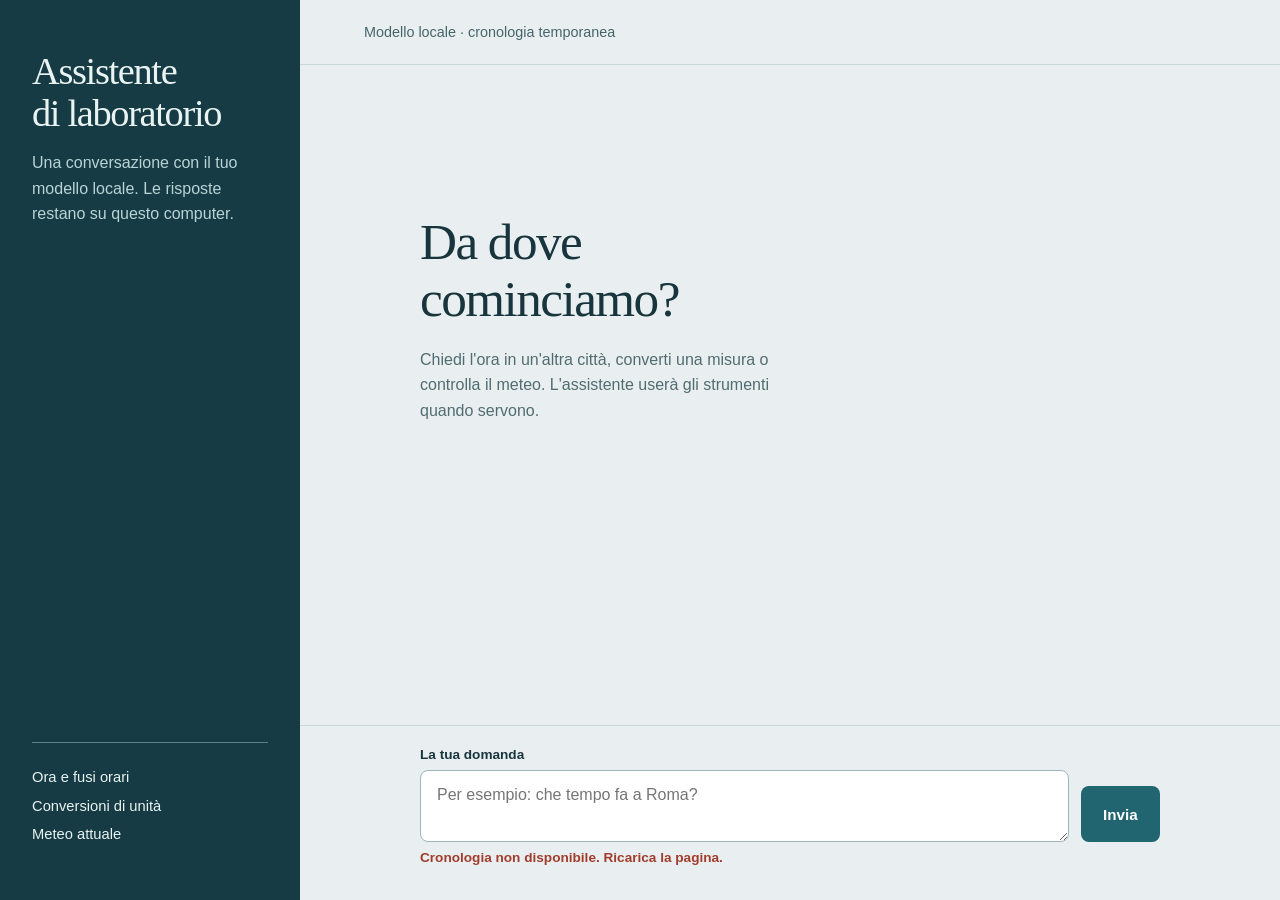
==== assistente-laboratorio/app/chat.html @ 759ef3e8 "feat(web): aggiunge chat browser locale" ====
<!doctype html>
<html lang="it">
<head>
  <meta charset="utf-8">
  <meta name="viewport" content="width=device-width, initial-scale=1">
  <title>Assistente di laboratorio</title>
  <style>
    :root { font-family: "Avenir Next", "Segoe UI", sans-serif; color: #18343c; background: #e9eff0; }
    * { box-sizing: border-box; }
    body { margin: 0; min-height: 100dvh; }
    .layout { display: grid; grid-template-columns: minmax(230px, 300px) minmax(0, 1fr); min-height: 100dvh; }
    aside { background: #163b45; color: #e9f3f1; padding: 3.2rem 2rem; display: flex; flex-direction: column; gap: 3rem; }
    aside h1 { font: 400 clamp(2rem, 3vw, 2.8rem)/1.08 Georgia, serif; letter-spacing: -.035em; margin: 0; }
    aside p { color: #b8d4d5; line-height: 1.6; max-width: 28ch; margin: 1rem 0 0; }
    .tools { margin-top: auto; border-top: 1px solid #608089; padding-top: 1.2rem; }
    .tools span { display: block; padding: .4rem 0; font-size: .92rem; }
    main { min-width: 0; display: flex; flex-direction: column; max-height: 100dvh; }
    .top { padding: 1.5rem clamp(1.5rem, 5vw, 5rem); border-bottom: 1px solid #c9d8d9; font-size: .9rem; color: #46646a; }
    .conversation { flex: 1; overflow-y: auto; padding: 2.5rem clamp(1.5rem, 5vw, 5rem); }
    .messages { max-width: 740px; margin: 0 auto; }
    .empty { max-width: 740px; margin: min(12vh, 7rem) auto; }
    .empty h2 { font: 400 clamp(2rem, 4vw, 3.5rem)/1.12 Georgia, serif; letter-spacing: -.03em; max-width: 15ch; margin: 0 0 1.2rem; }
    .empty p { line-height: 1.6; max-width: 42ch; color: #516c70; }
    .message { max-width: 85%; margin: 0 0 1.8rem; line-height: 1.65; white-space: pre-wrap; overflow-wrap: anywhere; }
    .message .who { display: block; font-size: .78rem; font-weight: 700; margin-bottom: .35rem; color: #507077; }
    .message p { margin: 0; }
    .message.user { margin-left: auto; padding: 1rem 1.25rem; background: #d6e5e5; border-radius: 14px 14px 3px 14px; }
    .message.assistant { padding-left: 1.25rem; border-left: 3px solid #cb7746; }
    .composer { border-top: 1px solid #c9d8d9; padding: 1.3rem clamp(1.5rem, 5vw, 5rem) 1.6rem; background: #e9eff0; }
    form { max-width: 740px; margin: 0 auto; display: flex; gap: .75rem; align-items: flex-end; }
    label { display: block; margin-bottom: .5rem; font-size: .85rem; font-weight: 700; }
    .field { flex: 1; min-width: 0; }
    textarea { display: block; width: 100%; min-height: 3.5rem; max-height: 12rem; resize: vertical; border: 1px solid #9eb7b9; border-radius: 8px; background: #fff; color: #18343c; font: inherit; line-height: 1.4; padding: .8rem 1rem; }
    button { border: 0; border-radius: 8px; min-height: 3.5rem; padding: 0 1.4rem; color: white; background: #216571; font: 700 .95rem "Avenir Next", "Segoe UI", sans-serif; cursor: pointer; }
    button:hover { background: #164853; }
    button:disabled { opacity: .55; cursor: wait; }
    :focus-visible { outline: 3px solid #c47243; outline-offset: 3px; }
    .feedback { max-width: 740px; min-height: 1.5rem; margin: .5rem auto 0; font-size: .85rem; color: #46646a; }
    .feedback.error { color: #a13c2d; font-weight: 700; }
    @media (max-width: 700px) {
      .layout { display: flex; flex-direction: column; height: 100dvh; }
      aside { padding: 1.2rem 1.5rem; gap: 0; }
      aside h1 { font-size: 1.45rem; }
      aside p, .tools { display: none; }
      main { flex: 1; min-height: 0; }
      .top { padding: .8rem 1.5rem; }
      .conversation { padding-top: 1.5rem; }
      .empty { margin: 2rem auto; }
      .message { max-width: 95%; }
      form { align-items: flex-end; }
      button { padding: 0 1rem; }
    }
  </style>
</head>
<body>
  <div class="layout">
    <aside>
      <div><h1>Assistente<br>di laboratorio</h1><p>Una conversazione con il tuo modello locale. Le risposte restano su questo computer.</p></div>
      <div class="tools" aria-label="Strumenti disponibili"><span>Ora e fusi orari</span><span>Conversioni di unità</span><span>Meteo attuale</span></div>
    </aside>
    <main>
      <div class="top">Modello locale · cronologia temporanea</div>
      <div class="conversation" id="conversation" role="log" aria-label="Conversazione" aria-live="polite">
        <div class="messages" id="messages"></div>
        <div class="empty" id="empty"><h2>Da dove cominciamo?</h2><p>Chiedi l'ora in un'altra città, converti una misura o controlla il meteo. L'assistente userà gli strumenti quando servono.</p></div>
      </div>
      <div class="composer">
        <form id="form">
          <div class="field"><label for="question">La tua domanda</label><textarea id="question" name="question" rows="2" maxlength="4000" required placeholder="Per esempio: che tempo fa a Roma?"></textarea></div>
          <button id="send" type="submit">Invia</button>
        </form>
        <p class="feedback" id="feedback" role="status"></p>
      </div>
    </main>
  </div>
  <script>
    const form = document.querySelector('#form');
    const question = document.querySelector('#question');
    const send = document.querySelector('#send');
    const messages = document.querySelector('#messages');
    const empty = document.querySelector('#empty');
    const feedback = document.querySelector('#feedback');
    const conversation = document.querySelector('#conversation');

    function addMessage(role, text) {
      empty.hidden = true;
      const item = document.createElement('div');
      item.className = `message ${role}`;
      const who = document.createElement('span');
      who.className = 'who';
      who.textContent = role === 'user' ? 'Tu' : 'Assistente';
      const body = document.createElement('p');
      body.textContent = text;
      item.append(who, body);
      messages.append(item);
      conversation.scrollTop = conversation.scrollHeight;
    }

    async function loadHistory() {
      try {
        const response = await fetch('/api/messages');
        if (!response.ok) throw new Error('Cronologia non disponibile. Ricarica la pagina.');
        const data = await response.json();
        data.messages.forEach(m => addMessage(m.role, m.content));
      } catch (error) {
        feedback.textContent = error.message;
        feedback.classList.add('error');
      }
    }

    form.addEventListener('submit', async event => {
      event.preventDefault();
      const text = question.value.trim();
      if (!text || send.disabled) return;
      send.disabled = true;
      feedback.classList.remove('error');
      feedback.textContent = 'Il modello sta rispondendo…';
      try {
        const response = await fetch('/api/chat', {
          method: 'POST', headers: {'Content-Type': 'application/json'}, body: JSON.stringify({message: text})
        });
        const data = await response.json();
        if (!response.ok) throw new Error(data.error || 'Richiesta non riuscita.');
        addMessage('user', text);
        addMessage('assistant', data.answer);
        question.value = '';
        feedback.textContent = '';
      } catch (error) {
        feedback.textContent = error.message || 'Connessione interrotta. Riprova.';
        feedback.classList.add('error');
      } finally {
        send.disabled = false;
        question.focus();
      }
    });
    loadHistory();
  </script>
</body>
</html>
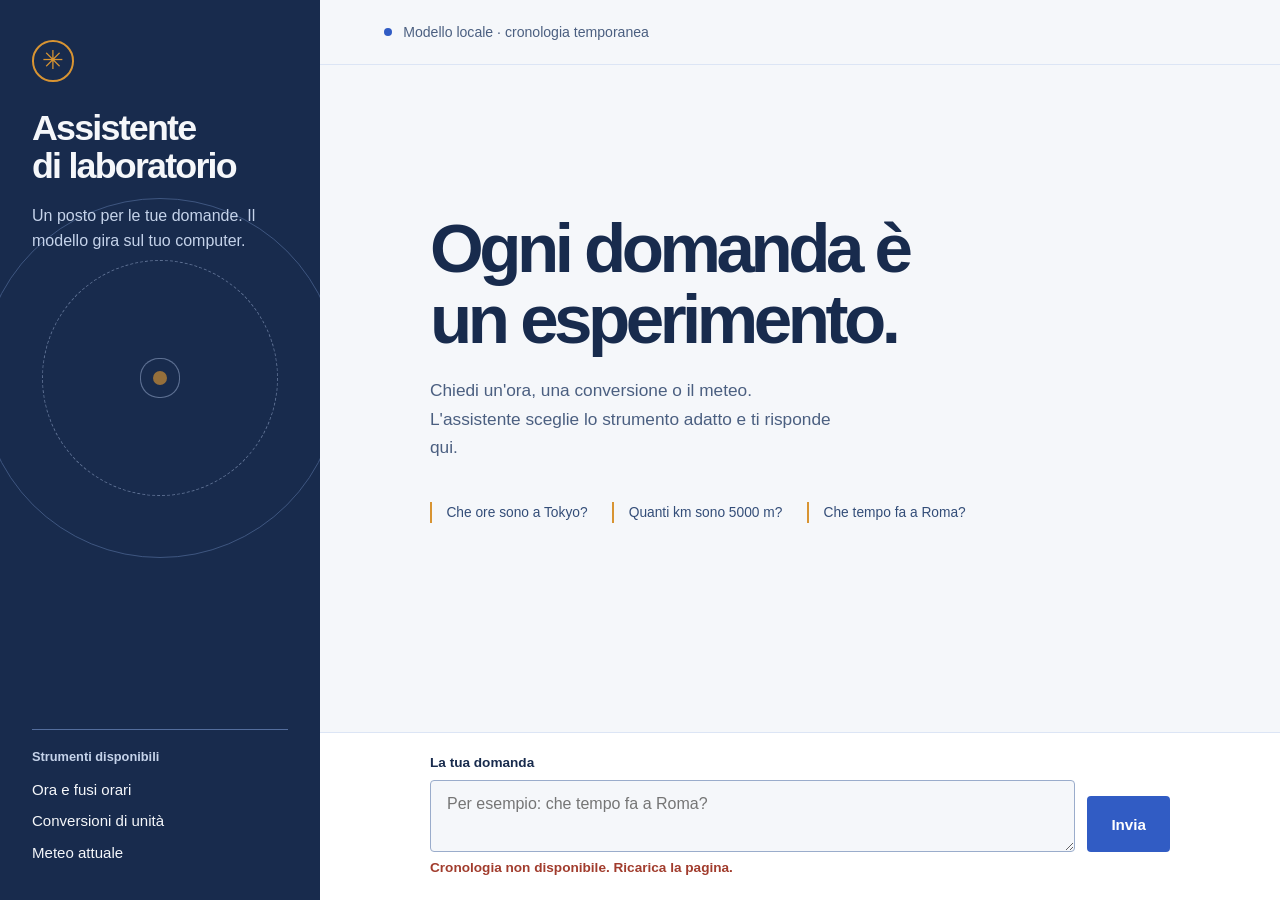
==== commit 10b2f3e7: "feat(frontend): salva mockup e corregge anteprima UI" ====
--- a/assistente-laboratorio/app/chat.html
+++ b/assistente-laboratorio/app/chat.html
@@ -5,49 +5,63 @@
   <meta name="viewport" content="width=device-width, initial-scale=1">
   <title>Assistente di laboratorio</title>
   <style>
-    :root { font-family: "Avenir Next", "Segoe UI", sans-serif; color: #18343c; background: #e9eff0; }
+    :root { font-family: "Segoe UI", Arial, sans-serif; color: #182b4d; background: #f5f7fa; }
     * { box-sizing: border-box; }
-    body { margin: 0; min-height: 100dvh; }
-    .layout { display: grid; grid-template-columns: minmax(230px, 300px) minmax(0, 1fr); min-height: 100dvh; }
-    aside { background: #163b45; color: #e9f3f1; padding: 3.2rem 2rem; display: flex; flex-direction: column; gap: 3rem; }
-    aside h1 { font: 400 clamp(2rem, 3vw, 2.8rem)/1.08 Georgia, serif; letter-spacing: -.035em; margin: 0; }
-    aside p { color: #b8d4d5; line-height: 1.6; max-width: 28ch; margin: 1rem 0 0; }
-    .tools { margin-top: auto; border-top: 1px solid #608089; padding-top: 1.2rem; }
-    .tools span { display: block; padding: .4rem 0; font-size: .92rem; }
-    main { min-width: 0; display: flex; flex-direction: column; max-height: 100dvh; }
-    .top { padding: 1.5rem clamp(1.5rem, 5vw, 5rem); border-bottom: 1px solid #c9d8d9; font-size: .9rem; color: #46646a; }
-    .conversation { flex: 1; overflow-y: auto; padding: 2.5rem clamp(1.5rem, 5vw, 5rem); }
-    .messages { max-width: 740px; margin: 0 auto; }
-    .empty { max-width: 740px; margin: min(12vh, 7rem) auto; }
-    .empty h2 { font: 400 clamp(2rem, 4vw, 3.5rem)/1.12 Georgia, serif; letter-spacing: -.03em; max-width: 15ch; margin: 0 0 1.2rem; }
-    .empty p { line-height: 1.6; max-width: 42ch; color: #516c70; }
-    .message { max-width: 85%; margin: 0 0 1.8rem; line-height: 1.65; white-space: pre-wrap; overflow-wrap: anywhere; }
-    .message .who { display: block; font-size: .78rem; font-weight: 700; margin-bottom: .35rem; color: #507077; }
+    body { margin: 0; }
+    .layout { display: grid; grid-template-columns: minmax(280px, 320px) minmax(0, 1fr); height: 100dvh; }
+    aside { position: relative; overflow: hidden; display: flex; flex-direction: column; padding: 2.5rem 2rem 2rem; background: #182b4d; color: #f5f7fa; }
+    .brand { position: relative; z-index: 1; }
+    .brand-mark { display: inline-grid; place-items: center; width: 2.6rem; height: 2.6rem; margin-bottom: 1.8rem; border: 2px solid #d89432; border-radius: 50%; color: #d89432; font-size: 1.6rem; line-height: 1; }
+    aside h1 { margin: 0; font: 700 clamp(2rem, 2.8vw, 2.8rem)/1.04 "Trebuchet MS", "Segoe UI", sans-serif; letter-spacing: -.05em; }
+    aside p { max-width: 26ch; margin: 1.2rem 0 0; color: #c5d3ea; line-height: 1.55; }
+    .instrument { position: absolute; top: 42%; left: 50%; width: 360px; aspect-ratio: 1; transform: translate(-50%, -50%); border: 1px solid #536d9c; border-radius: 50%; opacity: .65; pointer-events: none; }
+    .instrument::before { content: ""; position: absolute; inset: 17%; border: 1px dashed #8295b8; border-radius: 50%; }
+    .instrument::after { content: ""; position: absolute; top: 50%; left: 50%; width: 14px; height: 14px; transform: translate(-50%, -50%); border-radius: 50%; background: #d89432; box-shadow: 0 0 0 12px #182b4d, 0 0 0 13px #8295b8; }
+    .tools { position: relative; z-index: 1; margin-top: auto; padding-top: 1.2rem; border-top: 1px solid #536d9c; }
+    .tools strong { display: block; margin-bottom: .6rem; color: #c5d3ea; font-size: .8rem; font-weight: 600; }
+    .tools span { display: block; padding: .45rem 0; font-size: .94rem; }
+    main { min-width: 0; min-height: 0; display: flex; flex-direction: column; }
+    .top { display: flex; align-items: center; gap: .7rem; padding: 1.5rem clamp(1.5rem, 5vw, 5rem); border-bottom: 1px solid #dce5f5; color: #4b5f80; font-size: .88rem; }
+    .top::before { content: ""; width: .5rem; height: .5rem; border-radius: 50%; background: #315cc4; }
+    .conversation { flex: 1; min-height: 0; overflow-y: auto; padding: 2.5rem clamp(1.5rem, 5vw, 5rem); }
+    .messages, .empty, form, .feedback { max-width: 740px; margin-left: auto; margin-right: auto; }
+    .empty { margin-top: clamp(2rem, 12vh, 8rem); }
+    .empty h2 { max-width: 13ch; margin: 0 0 1.4rem; font: 700 clamp(3rem, 5.4vw, 5.6rem)/1.02 "Trebuchet MS", "Segoe UI", sans-serif; letter-spacing: -.065em; }
+    .empty p { max-width: 43ch; color: #4b5f80; font-size: 1.08rem; line-height: 1.65; }
+    .examples { display: flex; flex-wrap: wrap; gap: .65rem; margin-top: 2.5rem; }
+    .examples span { padding: .2rem .9rem; border-left: 2px solid #d89432; color: #334d78; font-size: .86rem; }
+    .message { max-width: 85%; margin: 0 0 2rem; line-height: 1.65; white-space: pre-wrap; overflow-wrap: anywhere; }
+    .message .who { display: block; margin-bottom: .4rem; color: #4b5f80; font-size: .78rem; font-weight: 700; }
     .message p { margin: 0; }
-    .message.user { margin-left: auto; padding: 1rem 1.25rem; background: #d6e5e5; border-radius: 14px 14px 3px 14px; }
-    .message.assistant { padding-left: 1.25rem; border-left: 3px solid #cb7746; }
-    .composer { border-top: 1px solid #c9d8d9; padding: 1.3rem clamp(1.5rem, 5vw, 5rem) 1.6rem; background: #e9eff0; }
-    form { max-width: 740px; margin: 0 auto; display: flex; gap: .75rem; align-items: flex-end; }
-    label { display: block; margin-bottom: .5rem; font-size: .85rem; font-weight: 700; }
+    .message.user { margin-left: auto; padding: 1rem 1.25rem; background: #dce5f5; border-radius: 12px 12px 2px 12px; }
+    .message.assistant { padding-left: 1.25rem; border-left: 3px solid #d89432; }
+    .composer { padding: 1.4rem clamp(1.5rem, 5vw, 5rem) 1rem; border-top: 1px solid #dce5f5; background: #fff; }
+    form { display: flex; gap: .75rem; align-items: flex-end; }
     .field { flex: 1; min-width: 0; }
-    textarea { display: block; width: 100%; min-height: 3.5rem; max-height: 12rem; resize: vertical; border: 1px solid #9eb7b9; border-radius: 8px; background: #fff; color: #18343c; font: inherit; line-height: 1.4; padding: .8rem 1rem; }
-    button { border: 0; border-radius: 8px; min-height: 3.5rem; padding: 0 1.4rem; color: white; background: #216571; font: 700 .95rem "Avenir Next", "Segoe UI", sans-serif; cursor: pointer; }
-    button:hover { background: #164853; }
+    label { display: block; margin-bottom: .6rem; font-size: .85rem; font-weight: 700; }
+    textarea { display: block; width: 100%; min-height: 3.5rem; max-height: 12rem; resize: vertical; border: 1px solid #9aaccb; border-radius: 4px; background: #f5f7fa; color: #182b4d; font: inherit; line-height: 1.4; padding: .8rem 1rem; }
+    button { min-height: 3.5rem; padding: 0 1.5rem; border: 0; border-radius: 4px; background: #315cc4; color: #fff; font: 700 .95rem "Segoe UI", Arial, sans-serif; cursor: pointer; }
+    button:hover { background: #24499e; }
     button:disabled { opacity: .55; cursor: wait; }
-    :focus-visible { outline: 3px solid #c47243; outline-offset: 3px; }
-    .feedback { max-width: 740px; min-height: 1.5rem; margin: .5rem auto 0; font-size: .85rem; color: #46646a; }
+    :focus-visible { outline: 3px solid #d89432; outline-offset: 3px; }
+    .feedback { min-height: 1.5rem; margin-top: .5rem; margin-bottom: 0; color: #4b5f80; font-size: .85rem; }
     .feedback.error { color: #a13c2d; font-weight: 700; }
     @media (max-width: 700px) {
-      .layout { display: flex; flex-direction: column; height: 100dvh; }
-      aside { padding: 1.2rem 1.5rem; gap: 0; }
-      aside h1 { font-size: 1.45rem; }
-      aside p, .tools { display: none; }
-      main { flex: 1; min-height: 0; }
-      .top { padding: .8rem 1.5rem; }
+      .layout { display: flex; flex-direction: column; }
+      aside { flex: none; padding: 1rem 1.5rem; }
+      .brand { display: flex; align-items: center; gap: .8rem; }
+      .brand-mark { flex: none; width: 2rem; height: 2rem; margin: 0; font-size: 1.2rem; }
+      aside h1 { font-size: 1.3rem; letter-spacing: -.04em; }
+      aside h1 br { display: none; }
+      aside p, .instrument, .tools { display: none; }
+      main { flex: 1; }
+      .top { padding: .75rem 1.5rem; }
       .conversation { padding-top: 1.5rem; }
-      .empty { margin: 2rem auto; }
+      .empty { margin-top: clamp(1rem, 7vh, 4rem); }
+      .empty h2 { font-size: clamp(2.6rem, 10vw, 4rem); }
+      .examples { gap: .5rem; margin-top: 1.5rem; }
       .message { max-width: 95%; }
-      form { align-items: flex-end; }
+      .composer { padding-top: 1rem; }
       button { padding: 0 1rem; }
     }
   </style>
@@ -55,14 +69,15 @@
 <body>
   <div class="layout">
     <aside>
-      <div><h1>Assistente<br>di laboratorio</h1><p>Una conversazione con il tuo modello locale. Le risposte restano su questo computer.</p></div>
-      <div class="tools" aria-label="Strumenti disponibili"><span>Ora e fusi orari</span><span>Conversioni di unità</span><span>Meteo attuale</span></div>
+      <div class="brand"><span class="brand-mark" aria-hidden="true">✳</span><div><h1>Assistente<br>di laboratorio</h1><p>Un posto per le tue domande. Il modello gira sul tuo computer.</p></div></div>
+      <div class="instrument" aria-hidden="true"></div>
+      <div class="tools" aria-label="Strumenti disponibili"><strong>Strumenti disponibili</strong><span>Ora e fusi orari</span><span>Conversioni di unità</span><span>Meteo attuale</span></div>
     </aside>
     <main>
       <div class="top">Modello locale · cronologia temporanea</div>
       <div class="conversation" id="conversation" role="log" aria-label="Conversazione" aria-live="polite">
         <div class="messages" id="messages"></div>
-        <div class="empty" id="empty"><h2>Da dove cominciamo?</h2><p>Chiedi l'ora in un'altra città, converti una misura o controlla il meteo. L'assistente userà gli strumenti quando servono.</p></div>
+        <div class="empty" id="empty"><h2>Ogni domanda è un esperimento.</h2><p>Chiedi un'ora, una conversione o il meteo. L'assistente sceglie lo strumento adatto e ti risponde qui.</p><div class="examples" aria-label="Esempi di domande"><span>Che ore sono a Tokyo?</span><span>Quanti km sono 5000 m?</span><span>Che tempo fa a Roma?</span></div></div>
       </div>
       <div class="composer">
         <form id="form">
